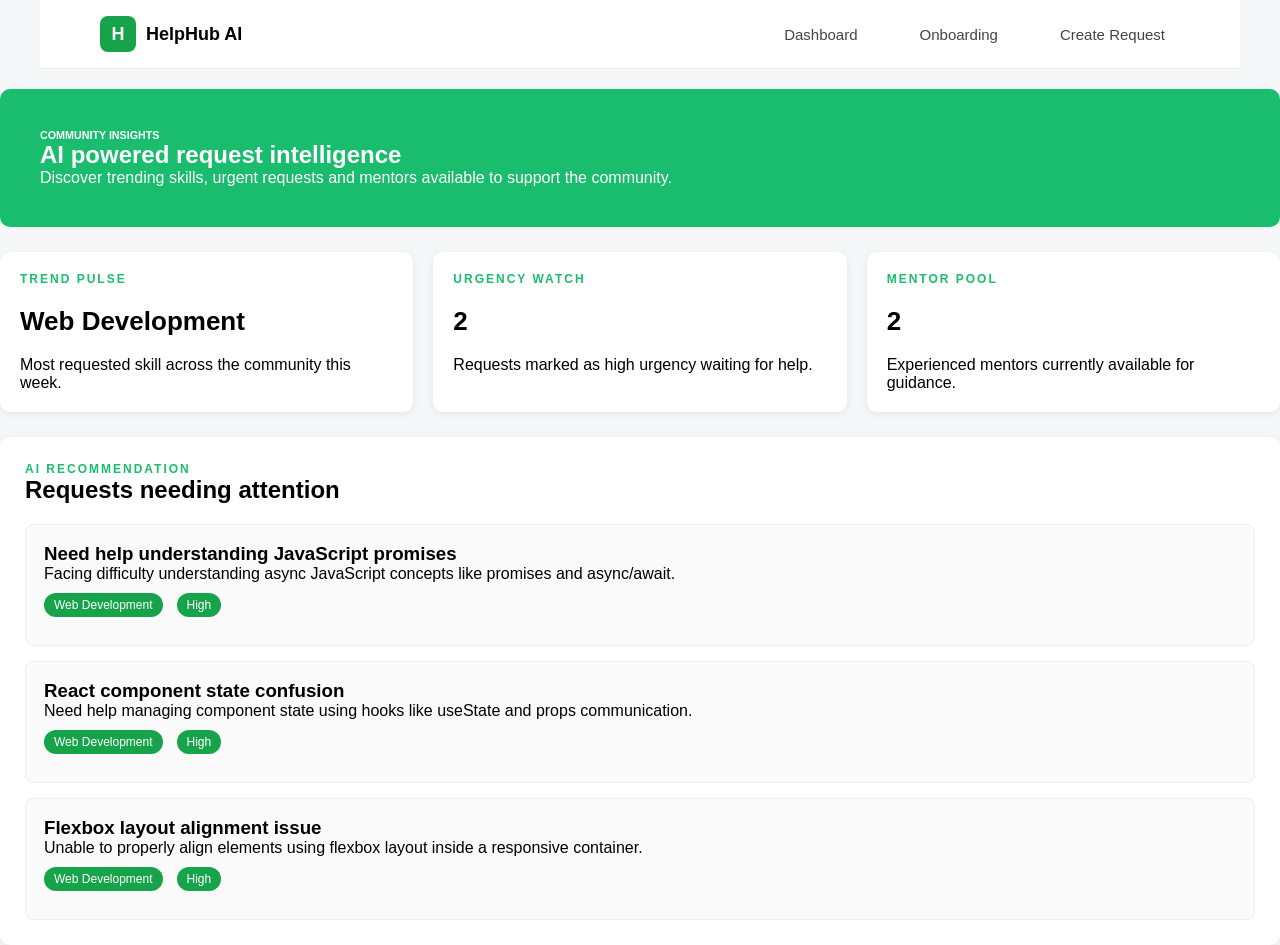
==== pages/aiCenter.html @ d757763f "final" ====
<!DOCTYPE html>
<html lang="en">
<head>
<meta charset="UTF-8">
<meta name="viewport" content="width=device-width, initial-scale=1.0">
<title>AI Insights</title>
<link rel="stylesheet" href="../style/style.css">
</head>

<body>

<!-- NAVBAR -->
<header class="navbar">

  <div class="logo">
    <div class="logo-icon">H</div>
    <span>HelpHub AI</span>
  </div>

  <nav class="nav-links">
    <a href="#">Dashboard</a>
    <a href="#">Onboarding</a>
    <a href="#">Create Request</a>
  </nav>

</header>


<!-- GREEN HERO BOX -->

<section class="hero-green">

<h6>COMMUNITY INSIGHTS</h6>

<h1>AI powered request intelligence</h1>

<p>
Discover trending skills, urgent requests and mentors available
to support the community.
</p>

</section>



<!-- 3 SMALL BOXES -->

<section class="stats-container">

<div class="stat-box">

<p class="small-heading">TREND PULSE</p>

<h2>Web Development</h2>

<p>Most requested skill across the community this week.</p>

</div>


<div class="stat-box">

<p class="small-heading">URGENCY WATCH</p>

<h2>2</h2>

<p>Requests marked as high urgency waiting for help.</p>

</div>


<div class="stat-box">

<p class="small-heading">MENTOR POOL</p>

<h2>2</h2>

<p>Experienced mentors currently available for guidance.</p>

</div>

</section>



<!-- AI RECOMMENDATION -->

<section class="ai-box">

<p class="small-heading">AI RECOMMENDATION</p>

<h2>Requests needing attention</h2>


<div class="request-list">


<div class="request-card">

<h3>Need help understanding JavaScript promises</h3>

<p>
Facing difficulty understanding async JavaScript
concepts like promises and async/await.
</p>

<div class="tags">

<span class="tag">Web Development</span>
<span class="tag">High</span>

</div>

</div>



<div class="request-card">

<h3>React component state confusion</h3>

<p>
Need help managing component state using hooks
like useState and props communication.
</p>

<div class="tags">

<span class="tag">Web Development</span>
<span class="tag">High</span>

</div>

</div>



<div class="request-card">

<h3>Flexbox layout alignment issue</h3>

<p>
Unable to properly align elements using flexbox
layout inside a responsive container.
</p>

<div class="tags">

<span class="tag">Web Development</span>
<span class="tag">High</span>

</div>

</div>


</div>

</section>


</body>
</html>
---- style/style.css ----
/* ----- EXACT ORIGINAL STYLES (unchanged) ----- */
* {
  margin: 0;
  padding: 0;
  box-sizing: border-box;
  font-family: Arial, Helvetica, sans-serif;
}

body {
  background: #f5f7f9;
}

/* NAVBAR */
.navbar {
  flex-wrap:wrap;
gap:10px;
  display: flex;
  align-items: center;
  justify-content: space-between;
  padding: 16px 60px;
  background: white;
  border-bottom: 1px solid #eee;
}

.navbar{
max-width:1200px;
margin:auto;
}

/* LEFT SECTION */
.logo {
  display: flex;
  align-items: center;
  gap: 10px;
  font-weight: 600;
  font-size: 18px;
}

/* H Icon */
.logo-icon {
  width: 36px;
  height: 36px;
  background: #16a34a;
  border-radius: 8px;
  display: flex;
  align-items: center;
  justify-content: center;
  color: white;
  font-weight: bold;
  font-size: 18px;
}

/* CENTER NAV */
.nav-links {
  display: flex;
  gap: 32px;
}

.nav-links a {
  text-decoration: none;
  color: #444;
  font-size: 15px;
  font-weight: 500;
  padding: 8px 14px;
  border-radius: 20px;
  border: 1px solid transparent;
  transition: all 0.3s ease;
}

.nav-links a:hover {
  color: #174a2a;
  border: 1px solid #98eeb8;
  background: #98eeb8;
}

/* RIGHT BUTTONS */
.nav-buttons {
  display: flex;
  gap: 12px;
}

.btn-outline {
  padding: 10px 16px;
  border: 1px solid #ddd;
  background: white;
  border-radius: 20px;
  cursor: pointer;
  font-size: 14px;
}


.btn-primary {
  padding: 10px 16px;
  border: none;
  background: #16a34a;
  color: white;
  border-radius: 20px;
  cursor: pointer;
  font-size: 14px;
}

/* HERO Section */
.hero {
  display: flex;
  justify-content: center;
  padding: 80px 20px;
  background: #f6f9f7;
}

.hero-container {
  display: flex;
  gap: 30px;
  max-width: 1300px;
  width: 100%;
}

/* LEFT BOX */
.hero-left {
  background: white;
  padding: 40px;
  border-radius: 16px;
  flex: 1;
}

.hero-left h1 {
  font-size: 44px;
  margin-bottom: 15px;
}

.hero-left h6 {
  color: #16a34a;
}

.hero-left p {
  color: #555;
  margin-bottom: 20px;
}

.hero-buttons {
  display: flex;
  gap: 10px;
  margin-bottom: 30px;
}

/* STATS */
.stats {
  display: flex;
  gap: 20px;
}

.stat-box{
flex:1;
min-width:160px;
padding:20px;
border-radius:20px;
box-shadow: rgba(99, 99, 99, 0.2) 0px 2px 8px 0px;
}

.stat-label {
  color: #16a34a;
  font-weight: bold;
  font-size: 13px;
}

.stat-box h2 {
  font-size: 26px;
  margin: 5px 0;
  line-height: 60px;
}

/* RIGHT BOX */
.hero-right {
  background: #0f3d2e;
  color: white;
  padding: 40px;
  border-radius: 16px;
  flex: 1;
  position: relative;
}

/* Yellow Bubble */
.yellow-bubble {
  position: absolute;
  top: 15px;
  right: 20px;
  width: 70px;
  height: 70px;
  background: #efc51c;
  border-radius: 50%;
  box-shadow: 0 0 10px rgba(150, 123, 15, 0.7);
}

.hero-right h2 {
  font-size: 42px;
}

.hero-right p {
  margin: 15px 0 25px;
  color: #ebfaf3;
}

.insights {
  display: flex;
  flex-direction: column;
  gap: 15px;
}

.insight-box {
  background: whitesmoke;
  color: black;
  padding: 15px;
  border-radius: 10px;
}

.insight-box h4 {
  margin-bottom: 6px;
}

.insight-box p {
  color: black;
}

.coreflow {
  padding: 80px 20px;
  max-width: 1100px;
  margin: auto;
}

.small-heading {
  color: #16a34a;
  font-weight: bold;
  letter-spacing: 2px;
}

.coreflow-header {
  display: flex;
  justify-content: space-between;
  align-items: center;
  margin: 15px 0 30px;
}

.coreflow-header h1 {
  font-size: 32px;
  max-width: 600px;
}

.coreflow-btn {
  background: white;
  border: 1px solid #ddd;
  color: #0f3d2e;
  padding: 10px 16px;
  border-radius: 20px;
  cursor: pointer;
  font-weight: 500;
}

.coreflow-cards {
  display: flex;
  gap: 20px;
}

.core-card {
  flex: 1;
  background: white;
  padding: 20px;
  height: 200px;
  border-radius: 12px;
  box-shadow: 0 2px 8px rgba(0, 0, 0, 0.08);
}

.core-card h3 {
  font-weight: bold;
  margin-bottom: 30px;
}

.core-card p {
  color: #7a7a7a;
}

.feature-section {
  padding: 80px 20px;
  max-width: 1100px;
  margin: auto;
}

.feature-top {
  display: flex;
  justify-content: space-between;
  align-items: center;
  margin: 20px 0 30px;
}

.feature-top h1 {
  font-size: 30px;
  max-width: 600px;
}

.feature-cards {
  display: flex;
  gap: 20px;
}

.feature-card {
  flex: 1;
  background: white;
  padding: 20px;
  border-radius: 14px;
  height: 350px;
  box-shadow: 0 2px 10px rgba(0, 0, 0, 0.08);
  display: flex;
  flex-direction: column;
  gap: 10px;
}

.btn-row {
  display: flex;
  gap: 8px;
}

.green-btn {
  color: #174a2a;
  border: 1px solid #b0e7c4;
  background: #c7ffdc;
  padding: 5px 10px;
  border-radius: 20px;
  font-size: 12px;
}

.red-btn {
  background: #f49c9c;
  color: rgb(87, 6, 6);
  border: none;
  padding: 5px 10px;
  border-radius: 20px;
  font-size: 12px;
}

.name {
  font-weight: bold;
  margin-top: 10px;
}

.bottom-row {
  display: flex;
  justify-content: space-between;
  align-items: center;
  margin-top: 10px;
}

.detail-btn {
  background: white;
  border: 1px solid #ddd;
  padding: 8px 12px;
  border-radius: 20px;
  color: #0f3d2e;
  cursor: pointer;
}

.address {
  color: #7a7a7a;
}

.feature-card p {
  color: #7a7a7a;
}

.footer {
  text-align: center;
  padding: 20px;
  margin-top: 40px;
  border-top: 1px solid #eee;
}

.footer p {
  color: #6b7280;
  font-size: 14px;
}

/* ----- ENHANCED RESPONSIVE STYLES (100% responsive across all devices) ----- */

/* Large Desktop Optimization */
@media (max-width: 1200px) {
  .hero-container,
  .coreflow,
  .feature-section {
    max-width: 95%;
  }
}

/* Tablet Landscape & Small Desktop */
@media (max-width: 1024px) {
  .hero-container {
    flex-direction: column;
  }

  .hero-left,
  .hero-right {
    width: 100%;
  }

  .stats {
    flex-wrap: wrap;
  }

  .stat-box {
    flex: 1 1 30%;
  }

  .coreflow-cards,
  .feature-cards {
    flex-wrap: wrap;
  }

  .core-card,
  .feature-card {
    flex: 1 1 calc(50% - 20px);
    min-width: 250px;
  }
}

/* Navbar Responsive - Tablet & Mobile */
@media (max-width: 900px) {
  .navbar {
    flex-direction: column;
    align-items: flex-start;
    gap: 15px;
    padding: 16px 20px;
  }

  .nav-links {
    display: none;
  }

  .nav-buttons {
    width: 100%;
    display: flex;
    flex-direction: column;
    gap: 10px;
  }

  .nav-buttons button {
    width: 100%;
  }

  .coreflow-header,
  .feature-top {
    flex-direction: column;
    align-items: flex-start;
    gap: 15px;
  }
}

/* Tablet Portrait */
@media (max-width: 850px) {
  .hero {
    padding: 50px 16px;
  }

  .hero-left,
  .hero-right {
    padding: 30px;
  }

  .hero-left h1 {
    font-size: 36px;
  }

  .hero-right h2 {
    font-size: 32px;
  }

  .stats {
    gap: 15px;
  }

  .stat-box {
    padding: 15px;
  }

  .stat-box h2 {
    font-size: 22px;
    line-height: 40px;
  }

  .core-card,
  .feature-card {
    flex: 1 1 100%;
  }
}

/* Standard Mobile */
@media (max-width: 768px) {
  .hero {
    padding: 40px 15px;
  }

  .hero-left,
  .hero-right {
    padding: 25px;
  }

  .hero-left h1 {
    font-size: 28px;
  }

  .hero-right h2 {
    font-size: 24px;
  }

  .hero-buttons {
    flex-direction: column;
  }

  .hero-buttons button {
    width: 100%;
  }

  .stats {
    flex-direction: column;
    gap: 15px;
  }

  .stat-box {
    width: 100%;
    border-left: 3px solid #16a34a;
  }

  .insights {
    gap: 12px;
  }

  .insight-box {
    padding: 12px;
  }

  .yellow-bubble {
    width: 50px;
    height: 50px;
    top: 10px;
    right: 15px;
  }

  .coreflow-header h1,
  .feature-top h1 {
    font-size: 28px;
  }

  .core-card {
    height: auto;
    min-height: 180px;
  }

  .feature-card {
    height: auto;
    min-height: 320px;
  }
}

/* Small Mobile */
@media (max-width: 480px) {
  .navbar {
    padding: 12px 16px;
  }

  .logo {
    font-size: 16px;
  }

  .logo-icon {
    width: 30px;
    height: 30px;
    font-size: 16px;
  }

  .hero {
    padding: 30px 12px;
  }

  .hero-left,
  .hero-right {
    padding: 20px;
  }

  .hero-left h1 {
    font-size: 24px;
  }

  .hero-left h6 {
    font-size: 11px;
  }

  .hero-right h2 {
    font-size: 20px;
  }

  .hero-right h6 {
    font-size: 11px;
  }

  .hero-left p,
  .hero-right p {
    font-size: 14px;
  }

  .btn-outline,
  .btn-primary,
  .coreflow-btn,
  .detail-btn {
    padding: 8px 14px;
    font-size: 13px;
  }

  .stat-label {
    font-size: 11px;
  }

  .stat-box h2 {
    font-size: 20px;
    line-height: 32px;
  }

  .stat-box p {
    font-size: 12px;
  }

  .insight-box h4 {
    font-size: 14px;
  }

  .insight-box p {
    font-size: 12px;
  }

  .yellow-bubble {
    width: 40px;
    height: 40px;
    top: 8px;
    right: 12px;
  }

  .coreflow,
  .feature-section {
    padding: 50px 16px;
  }

  .coreflow-header h1,
  .feature-top h1 {
    font-size: 24px;
  }

  .small-heading {
    font-size: 12px;
  }

  .core-card h3 {
    font-size: 18px;
    margin-bottom: 15px;
  }

  .core-card p,
  .feature-card p {
    font-size: 13px;
  }

  .btn-row {
    flex-wrap: wrap;
  }

  .bottom-row {
    flex-direction: column;
    gap: 10px;
    align-items: flex-start;
  }

  .footer {
    padding: 15px;
    font-size: 12px;
  }
}

/* Extra Small Devices */
@media (max-width: 360px) {
  .hero-left h1 {
    font-size: 22px;
  }

  .hero-right h2 {
    font-size: 18px;
  }

  .stat-box {
    padding: 12px;
  }

  .insight-box {
    padding: 10px;
  }

  .coreflow-header h1,
  .feature-top h1 {
    font-size: 20px;
  }

  .feature-card {
    padding: 15px;
  }
}

/* Preserving all original styles and interactions */
.btn-outline:hover {
  background: #f0f0f0;
  border-color: #bbb;
}

.btn-primary:hover {
  background: #0f7a3a;
}

.coreflow-btn:hover,
.detail-btn:hover {
  background: #f0f0f0;
  border-color: #bbb;
  transition: all 0.2s ease;
}

.insight-box:hover {
  transform: translateY(-2px);
  transition: 0.2s;
}

.stat-box:hover {
  transform: translateY(-3px);
  transition: 0.2s;
}

.core-card:hover,
.feature-card:hover {
  transform: translateY(-4px);
  transition: all 0.3s ease;
  box-shadow: 0 8px 20px rgba(0, 0, 0, 0.12);
}

/* Ensure images and content never overflow */
img,
video,
iframe {
  max-width: 100%;
  height: auto;
}

/* Smooth responsive behavior for all elements */
* {
  max-width: 100%;
}

/* Touch-friendly button sizing for mobile */
@media (max-width: 768px) {
  button,
  .btn-outline,
  .btn-primary,
  .coreflow-btn,
  .detail-btn,
  .green-btn,
  .red-btn {
    cursor: pointer;
    min-height: 44px;
  }
}

/* SECTION */

.auth-section{
display:flex;
justify-content:center;
padding:25px 20px;
background:#f6f9f7;
}

/* CONTAINER */

.auth-container{
display:flex;
gap:30px;
max-width:1100px;
width:100%;
}

/* LEFT BOX */

.auth-left{
flex:1;
background:#16a34a;
color:white;
padding:40px;
border-radius:16px;
}

.auth-left h6{
opacity:0.9;
}

.auth-left h1{
font-size:34px;
margin:15px 0;
}

.auth-left p{
opacity:0.9;
line-height:1.6;
margin-bottom:20px;
}

.auth-left ul{
padding-left:20px;
}

.auth-left li{
margin-bottom:10px;
}

/* RIGHT BOX */

.auth-right{
flex:1;
background:white;
padding:40px;
border-radius:16px;
box-shadow:0 2px 10px rgba(0,0,0,0.08);
}

.auth-title{
color:#16a34a;
font-weight:bold;
}

.auth-right h2{
margin:10px 0 20px;
}

/* FORM */

form{
display:flex;
flex-direction:column;
gap:12px;
}

label{
font-size:14px;
font-weight:500;
}

input, select{
width:100%;
padding:10px;
border:1px solid #ddd;
border-radius:8px;
outline:none;
}

/* ROW */

.row{
display:flex;
gap:10px;
}

.row div{
flex:1;
display:flex;
flex-direction:column;
gap:6px;
}

/* BUTTON */

button{
background:#16a34a;
color:white;
border:none;
padding:12px;
border-radius:20px;
cursor:pointer;
font-weight:bold;
margin-top:10px;
transition:0.3s;
}

button:hover{
background:#138a3a;
}
@media (max-width:900px){

.auth-container{
flex-direction:column;
}

.row{
flex-direction:column;
}

.auth-left,
.auth-right{
width:100%;
}

.auth-left h1{
font-size:24px;
}

}

/* SECTION */

.auth-section{
display:flex;
justify-content:center;
padding:25px 20px;
background:#f6f9f7;
}

/* CONTAINER */

.auth-container{
display:flex;
gap:30px;
max-width:1100px;
width:100%;
}

/* LEFT BOX */

.auth-left{
flex:1;
background:#16a34a;
color:white;
padding:40px;
border-radius:16px;
}

.auth-left h6{
opacity:0.9;
}

.auth-left h1{
font-size:34px;
margin:15px 0;
}

.auth-left p{
opacity:0.9;
line-height:1.6;
margin-bottom:20px;
}

.auth-left ul{
padding-left:20px;
}

.auth-left li{
margin-bottom:10px;
}

/* RIGHT BOX */

.auth-right{
flex:1;
background:white;
padding:40px;
border-radius:16px;
box-shadow:0 2px 10px rgba(0,0,0,0.08);
}

.auth-title{
color:#16a34a;
font-weight:bold;
}

.auth-right h2{
margin:10px 0 20px;
}

/* FORM */

form{
display:flex;
flex-direction:column;
gap:12px;
}

label{
font-size:14px;
font-weight:500;
}

input, select{
width:100%;
padding:10px;
border:1px solid #ddd;
border-radius:8px;
outline:none;
}

/* ROW */

.row{
display:flex;
gap:10px;
}

.row div{
flex:1;
display:flex;
flex-direction:column;
gap:6px;
}

/* BUTTON */

button{
background:#16a34a;
color:white;
border:none;
padding:12px;
border-radius:20px;
cursor:pointer;
font-weight:bold;
margin-top:10px;
transition:0.3s;
}

button:hover{
background:#138a3a;
}












/* HEADER CARD */

.profile-header{
background:#16a34a;
color:white;
padding:40px;
margin:30px auto;
max-width:1100px;
border-radius:16px;
}

.profile-header h1{
font-weight:bold;
margin:10px 0;
}

.profile-header p{
opacity:0.9;
}

/* MAIN SECTION */

.profile-section{
padding:40px 20px;
}

.profile-container{
display:flex;
gap:20px;
max-width:1100px;
margin:auto;
}

/* LEFT BOX */

.profile-left{
flex:1;
background:white;
padding:30px;
border-radius:16px;
box-shadow:0 2px 10px rgba(0,0,0,0.08);
}

.profile-left h6{
color:#16a34a;
font-weight:bold;
}

.profile-left h2{
margin:10px 0;
}

.row-line{
display:flex;
justify-content:space-between;
padding:10px 0;
border-bottom:1px solid #eee;
}

.tags{
display:flex;
flex-wrap:wrap;
gap:8px;
margin:10px 0 20px;
}

.tags span{
background:#16a34a;
color:white;
padding:5px 10px;
border-radius:20px;
font-size:12px;
}

/* RIGHT BOX */

.profile-right{
flex:1;
background:white;
padding:30px;
border-radius:16px;
box-shadow:0 2px 10px rgba(0,0,0,0.08);
}

.profile-right h6{
color:#16a34a;
font-weight:bold;
}

.profile-right h2{
margin:10px 0 20px;
}

form{
display:flex;
flex-direction:column;
gap:12px;
}

label{
font-size:14px;
font-weight:500;
}

input{
padding:10px;
border:1px solid #ddd;
border-radius:8px;
}

.row{
display:flex;
gap:10px;
}

.row div{
flex:1;
display:flex;
flex-direction:column;
gap:6px;
}

/* BUTTON */

button{
background:#16a34a;
color:white;
border:none;
padding:12px;
border-radius:20px;
cursor:pointer;
font-weight:bold;
margin-top:10px;
}
.profile-top-card{
max-width:1100px;
margin:auto;
background:#16a34a;
color:white;

padding:25px 30px;
border-radius:16px;

margin-bottom:20px;
}

.profile-top-card h2{
font-size:26px;
font-weight:bold;
margin-bottom:5px;
}

.profile-top-card p{
opacity:0.9;
}
@media (max-width:900px){

.profile-container{
flex-direction:column;
}

.row{
flex-direction:column;
}

.profile-header{
text-align:left;
}

}
@media (max-width:900px){

.profile-top-card{
text-align:left;
padding:20px;
}

.profile-top-card h2{
font-size:20px;
}

}











/* SECTION */

.message-section{
padding:40px 20px;
background:#f6f9f7;
}

.message-container{
display:flex;
gap:20px;
max-width:1100px;
margin:auto;
}

/* LEFT BOX */

.msg-left{
flex:1;
background:white;
padding:30px;
border-radius:16px;
box-shadow:0 2px 10px rgba(0,0,0,0.08);
}

.msg-left h6{
color:#16a34a;
font-weight:bold;
}

.msg-left h2{
margin:10px 0 20px;
}

/* MESSAGE CARD */

.msg-card{
display:flex;
justify-content:space-between;
align-items:center;

background:white;
border:1px solid #eee;
padding:15px;
border-radius:12px;

margin-bottom:15px;
}

.msg-content h3{
font-size:16px;
font-weight:bold;
margin-bottom:5px;
}

.msg-content p{
font-size:13px;
color:#666;
}

.msg-time{
background:#16a34a;
color:white;
padding:6px 10px;
border-radius:20px;
font-size:12px;
}

/* RIGHT BOX */

.msg-right{
flex:1;
background:white;
padding:30px;
border-radius:16px;
box-shadow:0 2px 10px rgba(0,0,0,0.08);
}

.msg-right h6{
color:#16a34a;
font-weight:bold;
}

.msg-right h2{
margin:10px 0 20px;
}

/* FORM */

form{
display:flex;
flex-direction:column;
gap:12px;
}

label{
font-size:14px;
font-weight:500;
}

input, textarea{
width:100%;
padding:10px;
border:1px solid #ddd;
border-radius:8px;
outline:none;
}

button{
background:#16a34a;
color:white;
border:none;
padding:12px;
border-radius:20px;
cursor:pointer;
font-weight:bold;
}






/* SECTION */

.request-section{
padding:60px 20px;
background:#f6f9f7;
}

.request-container{
display:flex;
gap:20px;
max-width:1100px;
margin:auto;
}

/* LEFT BOX */

.request-left{
flex:1;
background:white;
padding:30px;
border-radius:16px;
box-shadow:0 2px 10px rgba(0,0,0,0.08);
}

.request-left h2{
margin-bottom:20px;
}

form{
display:flex;
flex-direction:column;
gap:12px;
}

label{
font-weight:500;
font-size:14px;
}

input, textarea, select{
padding:10px;
border:1px solid #ddd;
border-radius:8px;
width:100%;
}

/* ROW */

.row{
display:flex;
gap:10px;
}

.row div{
flex:1;
display:flex;
flex-direction:column;
gap:6px;
}

/* BUTTONS */

.btn-row{
display:flex;
gap:10px;
margin-top:10px;
}

.btn-outline{
flex:1;
background:white;
border:1px solid #ddd;
padding:10px;
border-radius:20px;
cursor:pointer;
color:black;
}

.btn-primary{
flex:1;
background:#16a34a;
border:none;
padding:10px;
border-radius:20px;
cursor:pointer;
color:white;
font-weight:bold;
}

/* RIGHT BOX */

.request-right{
flex:1;
background:white;
padding:30px;
border-radius:16px;
box-shadow:0 2px 10px rgba(0,0,0,0.08);
}

.request-right h6{
color:#16a34a;
font-weight:bold;
}

.request-right h2{
margin:10px 0 20px;
}

/* AI ROWS */

.ai-row{
display:flex;
justify-content:space-between;
padding:12px 0;
border-bottom:1px solid #eee;
font-size:14px;
}

@media (max-width:900px){

.request-container{
flex-direction:column;
}

.row{
flex-direction:column;
}

.btn-row{
flex-direction:column;
}

}



.request-top-card{
max-width:1100px;
margin:auto;
background:#16a34a;
color:white;

padding:25px 30px;
border-radius:16px;

margin-bottom:20px;
}

.request-top-card h2{
font-size:26px;
font-weight:bold;
margin-bottom:5px;
}

.request-top-card p{
opacity:0.9;
font-size:14px;
}

@media (max-width:900px){

.request-top-card{
padding:20px;
text-align:left;
}

.request-top-card h2{
font-size:20px;
}

}







/* TOP GREEN CARD */

.detail-top{
background:#16a34a;
color:white;
padding:30px;
margin:30px auto;
max-width:1100px;
border-radius:16px;
}

.status-tags{
display:flex;
gap:10px;
margin-bottom:15px;
}

.status-tags button{
background:rgba(255,255,255,0.2);
border:none;
color:white;
padding:6px 12px;
border-radius:20px;
}

.detail-top h2{
font-size:26px;
margin-bottom:10px;
}

/* GRID */

.detail-section{
padding:40px 20px;
}

.detail-grid{
display:grid;
grid-template-columns:1fr 1fr;
grid-template-rows:auto auto;
gap:20px;
max-width:1100px;
margin:auto;
}

/* BOX */

.box{
background:white;
padding:20px;
border-radius:16px;
box-shadow:0 2px 10px rgba(0,0,0,0.08);
}

.tall{
min-height:260px;
}

.short{
min-height:160px;
}

.green{
color:#16a34a;
font-weight:bold;
}

/* TAGS */

.tags{
display:flex;
gap:8px;
flex-wrap:wrap;
margin-top:10px;
}

.tags span{
background:#16a34a;
color:white;
padding:5px 10px;
border-radius:20px;
font-size:12px;
}

/* ACTION BUTTONS */

.green-btn{
background:#16a34a;
color:white;
border:none;
padding:10px;
width:100%;
border-radius:20px;
margin-top:10px;
}

.white-btn{
background:white;
border:1px solid #ddd;
padding:10px;
width:100%;
border-radius:20px;
margin-top:10px;
}

/* HELPERS */

.helper-card{
display:flex;
justify-content:space-between;
align-items:center;
padding:10px;
border:1px solid #eee;
border-radius:12px;
margin-top:10px;
}

.helper-card .left{
display:flex;
align-items:center;
gap:10px;
}

.avatar{
width:35px;
height:35px;
background:#ddd;
border-radius:50%;
}

/* BUTTON */

.helper-card button{
background:#16a34a;
color:white;
border:none;
padding:6px 10px;
border-radius:20px;
font-size:12px;
}

@media (max-width:900px){

.detail-grid{
grid-template-columns:1fr;
grid-template-rows:auto;
}

}






/* TOP GREEN BOX */

.leaderboard-top{
background:#16a34a;
color:white;
padding:30px;
margin:30px auto;
max-width:1100px;
border-radius:16px;
}

.leaderboard-top h6{
opacity:0.9;
}

.leaderboard-top h1{
margin:10px 0;
font-size:28px;
}

/* SECTION */

.leaderboard-section{
padding:40px 20px;
}

.leaderboard-container{
display:flex;
gap:20px;
max-width:1100px;
margin:auto;
}

/* BOX */

.box{
flex:1;
background:white;
padding:25px;
border-radius:16px;
box-shadow:0 2px 10px rgba(0,0,0,0.08);
}

.green{
color:#16a34a;
font-weight:bold;
}

/* USER CARD */

.user-card{
display:flex;
justify-content:space-between;
align-items:center;

padding:15px;
border:1px solid #eee;
border-radius:12px;
margin-top:15px;
}

.user-card .left{
display:flex;
align-items:center;
gap:10px;
}

.avatar{
width:35px;
height:35px;
border-radius:50%;
display:flex;
align-items:center;
justify-content:center;
color:white;
font-weight:bold;
}

.a1{background:#16a34a;}
.a2{background:#2563eb;}
.a3{background:#f97316;}

.right h3{
color:#16a34a;
}

/* BADGE USERS */

.badge-user{
margin-top:15px;
padding:10px;
border-bottom:1px solid #eee;
}

.bar{
height:6px;
background:linear-gradient(90deg,#16a34a,#4ade80);
border-radius:10px;
margin-top:8px;
}

@media (max-width:900px){

.leaderboard-container{
flex-direction:column;
}

}






/* TOP GREEN BOX */

.notif-top{
background:#16a34a;
color:white;
padding:30px;
margin:30px auto;
max-width:1100px;
border-radius:16px;
}

.notif-top h6{
opacity:0.9;
}

.notif-top h1{
font-size:28px;
margin:10px 0;
}

/* SECTION */

.notif-section{
padding:40px 20px;
}

.notif-container{
max-width:1100px;
margin:auto;
background:white;
padding:25px;
border-radius:16px;
box-shadow:0 2px 10px rgba(0,0,0,0.08);
}

.green{
color:#16a34a;
font-weight:bold;
}

.notif-container h2{
margin:10px 0 20px;
}

/* NOTIFICATION CARD */

.notif-card{
display:flex;
justify-content:space-between;
align-items:center;

padding:15px;
border:1px solid #eee;
border-radius:12px;
margin-bottom:15px;
}

.notif-card .left h4{
font-weight:bold;
color:#111;
}

.notif-card .left p{
font-size:12px;
color:#666;
margin-top:5px;
}

/* BUTTON */

.notif-card button{
background:white;
border:1px solid #ddd;
padding:6px 12px;
border-radius:20px;
cursor:pointer;
color:black;
}

@media (max-width:900px){

.notif-top{
text-align:left;
}

.notif-card{
flex-direction:column;
align-items:flex-start;
gap:10px;
}

}





/* TOP GREEN */

.feed-top{
background:#16a34a;
color:white;
padding:30px;
margin:30px auto;
max-width:1100px;
border-radius:16px;
}

.feed-top h1{
margin:10px 0;
}

/* SECTION */

.feed-section{
padding:40px 20px;
}

.feed-container{
display:flex;
gap:20px;
max-width:1100px;
margin:auto;
}

/* FILTER BOX */

.filter-box{
flex:1;
background:white;
padding:25px;
border-radius:16px;
box-shadow:0 2px 10px rgba(0,0,0,0.08);
display:flex;
flex-direction:column;
gap:10px;
}

.filter-box h2{
margin-bottom:10px;
}

.filter-box label{
font-weight:500;
}

.filter-box input,
.filter-box select{
padding:10px;
border:1px solid #ddd;
border-radius:8px;
}

/* FEED BOX */

.feed-box{
flex:2;
display:flex;
flex-direction:column;
gap:20px;
}

/* CARD */

.feed-card{
background:white;
padding:20px;
border-radius:16px;
box-shadow:0 2px 10px rgba(0,0,0,0.08);
}

.tags{
display:flex;
gap:8px;
margin-bottom:10px;
flex-wrap:wrap;
}

.tags span{
padding:5px 10px;
border-radius:20px;
font-size:12px;
color:white;
}

.green{background:#16a34a;}
.red{background:#ef4444;}

.feed-card h3{
font-weight:bold;
margin-bottom:10px;
}

.skills{
display:flex;
gap:8px;
flex-wrap:wrap;
margin:10px 0;
}

.skills span{
background:#16a34a;
color:white;
padding:5px 10px;
border-radius:20px;
font-size:12px;
}

/* BOTTOM */

.bottom{
display:flex;
justify-content:space-between;
font-size:13px;
color:#555;
margin-top:10px;
}



@media (max-width:900px){

.feed-container{
flex-direction:column;
}

.bottom{
flex-direction:column;
gap:5px;
}

}




.hero-green{
background:#1abc6d;
color:white;
padding:40px;
border-radius:10px;
margin-top:20px;
}

.stats-container{
display:flex;
gap:20px;
margin-top:25px;
flex-wrap:wrap;
}

.stat-box{
background:white;
padding:20px;
border-radius:10px;
flex:1;
min-width:250px;
box-shadow:0 2px 8px rgba(0,0,0,0.08);
}

.small-heading{
color:#1abc6d;
font-size:12px;
font-weight:600;
}

.ai-box{
background:white;
margin-top:25px;
padding:25px;
border-radius:10px;
box-shadow:0 2px 8px rgba(0,0,0,0.08);
}

.request-list{
display:flex;
flex-direction:column;
gap:15px;
margin-top:20px;
}

.request-card{
border:1px solid #eee;
padding:18px;
border-radius:8px;
background:#fafafa;
}

.tags{
margin-top:10px;
}

.tag{
background:#1abc6d;
color:white;
padding:6px 12px;
border-radius:6px;
font-size:12px;
margin-right:6px;
}
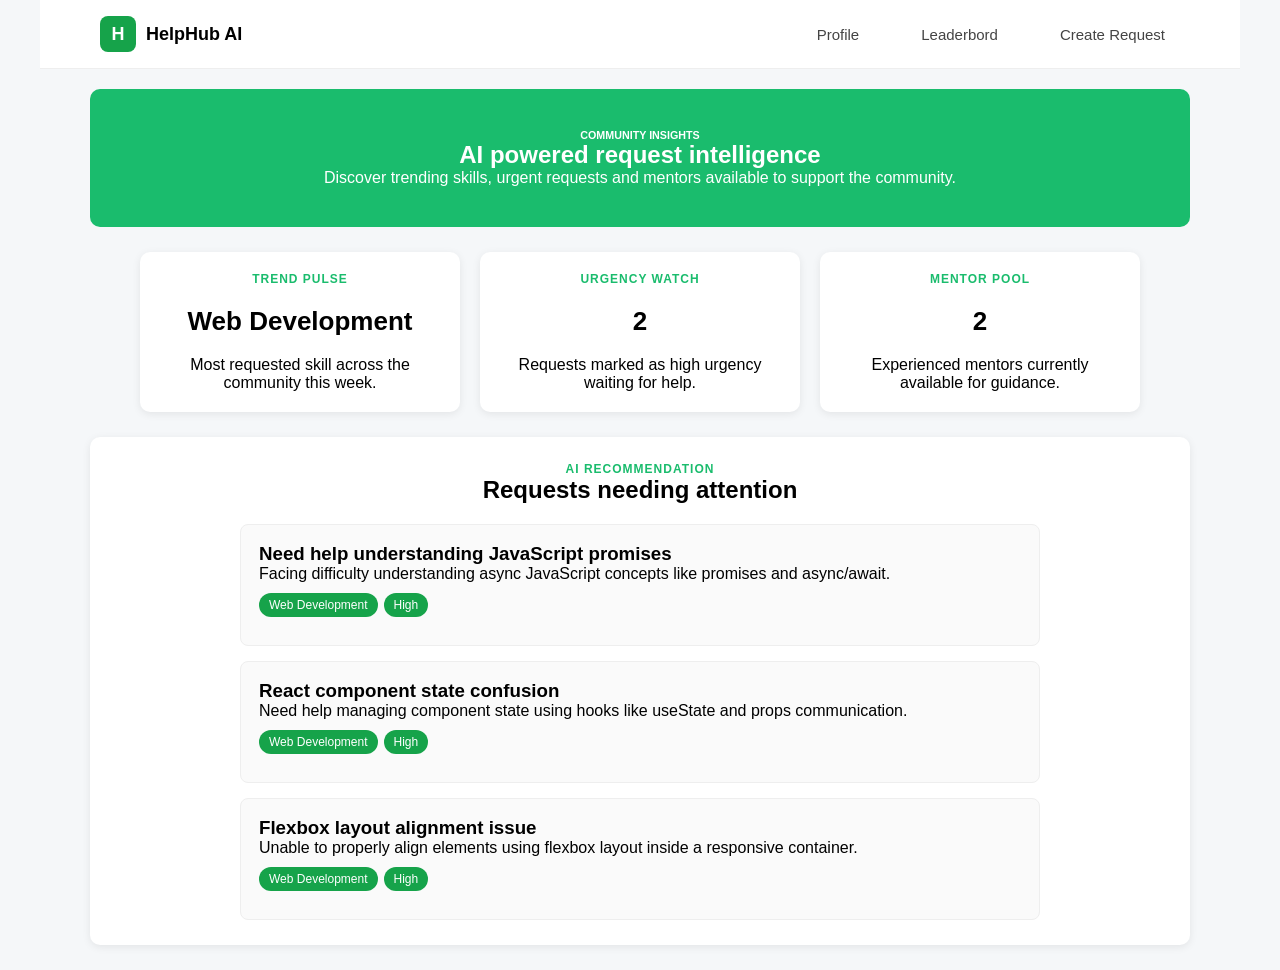
==== commit fb9be146: "fixed all issue" ====
--- a/pages/aiCenter.html
+++ b/pages/aiCenter.html
@@ -18,9 +18,9 @@
   </div>
 
   <nav class="nav-links">
-    <a href="#">Dashboard</a>
-    <a href="#">Onboarding</a>
-    <a href="#">Create Request</a>
+    <a href="./profile.html">Profile</a>
+    <a href="./leaderbord.html">Leaderbord</a>
+    <a href="./createRequest.html">Create Request</a>
   </nav>
 
 </header>
--- a/style/style.css
+++ b/style/style.css
@@ -2039,70 +2039,142 @@
 
 }
 
-
-
-
-.hero-green{
-background:#1abc6d;
-color:white;
-padding:40px;
-border-radius:10px;
-margin-top:20px;
-}
-
-.stats-container{
-display:flex;
-gap:20px;
-margin-top:25px;
-flex-wrap:wrap;
-}
-
-.stat-box{
-background:white;
-padding:20px;
-border-radius:10px;
-flex:1;
-min-width:250px;
-box-shadow:0 2px 8px rgba(0,0,0,0.08);
-}
-
-.small-heading{
-color:#1abc6d;
-font-size:12px;
-font-weight:600;
-}
-
-.ai-box{
-background:white;
-margin-top:25px;
-padding:25px;
-border-radius:10px;
-box-shadow:0 2px 8px rgba(0,0,0,0.08);
-}
-
-.request-list{
-display:flex;
-flex-direction:column;
-gap:15px;
-margin-top:20px;
-}
-
-.request-card{
-border:1px solid #eee;
-padding:18px;
-border-radius:8px;
-background:#fafafa;
-}
-
-.tags{
-margin-top:10px;
-}
-
-.tag{
-background:#1abc6d;
-color:white;
-padding:6px 12px;
-border-radius:6px;
-font-size:12px;
-margin-right:6px;
+/* =========================
+   HERO GREEN SECTION
+========================= */
+
+.hero-green {
+  background: #1abc6d;
+  color: white;
+  padding: 40px;
+  border-radius: 10px;
+  margin: 20px auto;
+  max-width: 1100px;
+
+  text-align: center;
+  box-sizing: border-box;
+}
+
+/* =========================
+   STATS CONTAINER
+========================= */
+
+.stats-container {
+  display: flex;
+  justify-content: center;
+  align-items: stretch;
+  gap: 20px;
+
+  margin: 25px auto;
+  max-width: 1100px;
+  flex-wrap: wrap;
+}
+
+/* STAT BOX */
+.stat-box {
+  background: white;
+  padding: 20px;
+  border-radius: 10px;
+
+  flex: 1;
+  min-width: 250px;
+  max-width: 320px;
+
+  box-shadow: 0 2px 8px rgba(0, 0, 0, 0.08);
+
+  text-align: center;
+}
+
+/* =========================
+   SMALL HEADING
+========================= */
+
+.small-heading {
+  color: #1abc6d;
+  font-size: 12px;
+  font-weight: 600;
+  letter-spacing: 1px;
+}
+
+/* =========================
+   AI BOX SECTION
+========================= */
+
+.ai-box {
+  background: white;
+  margin: 25px auto;
+  padding: 25px;
+  border-radius: 10px;
+
+  max-width: 1100px;
+  box-shadow: 0 2px 8px rgba(0, 0, 0, 0.08);
+
+  text-align: center;
+  box-sizing: border-box;
+}
+
+/* =========================
+   REQUEST LIST
+========================= */
+
+.request-list {
+  display: flex;
+  flex-direction: column;
+  gap: 15px;
+
+  margin-top: 20px;
+  align-items: center;
+}
+
+/* REQUEST CARD */
+.request-card {
+  width: 100%;
+  max-width: 800px;
+
+  border: 1px solid #eee;
+  padding: 18px;
+  border-radius: 8px;
+  background: #fafafa;
+
+  text-align: left;
+}
+
+/* =========================
+   TAGS
+========================= */
+
+.tags {
+  margin-top: 10px;
+  display: flex;
+  justify-content: flex-start;
+  flex-wrap: wrap;
+  gap: 6px;
+}
+
+.tag {
+  background: #1abc6d;
+  color: white;
+  padding: 6px 12px;
+  border-radius: 6px;
+  font-size: 12px;
+}
+
+/* =========================
+   RESPONSIVE FIX
+========================= */
+
+@media (max-width: 768px) {
+  .stats-container {
+    flex-direction: column;
+    align-items: center;
+  }
+
+  .stat-box {
+    width: 100%;
+    max-width: 100%;
+  }
+
+  .request-card {
+    width: 100%;
+  }
 }
